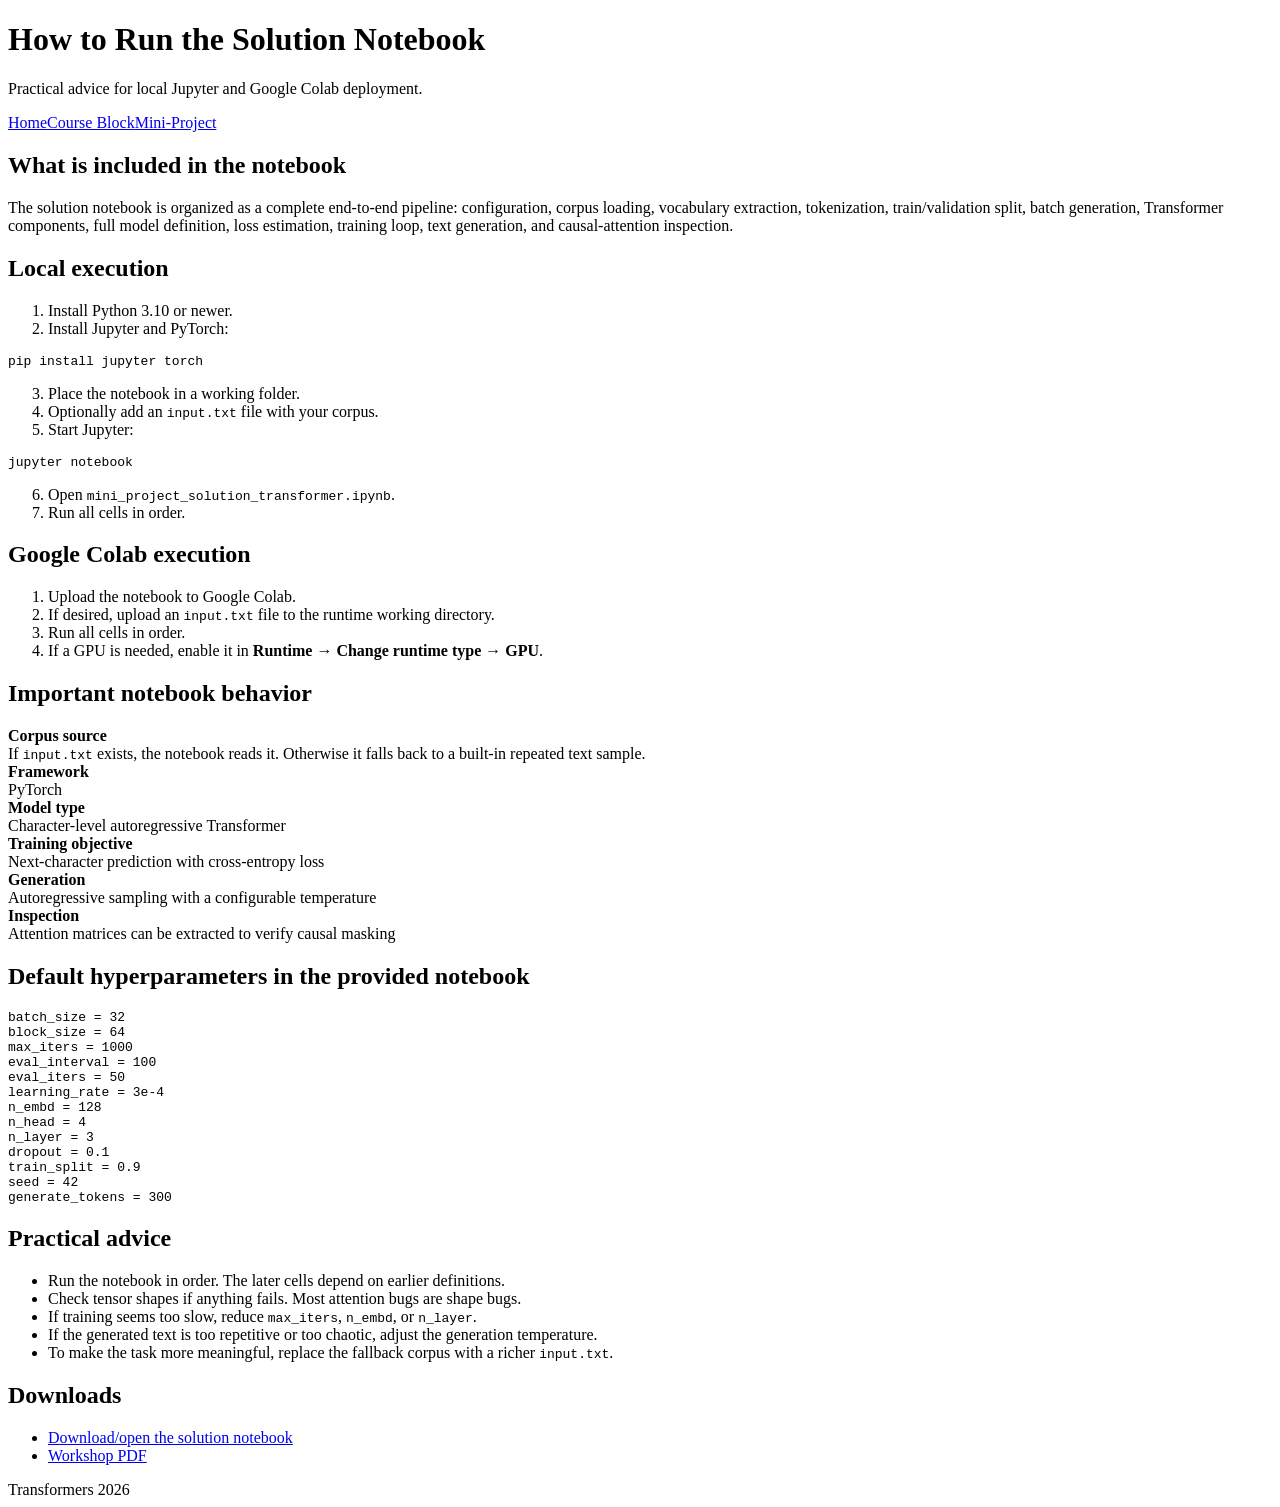
==== deployment.html @ d3d6f5b8 "Upload academic Transformers 2026 course website Added the GitHub Pages files for the Transformers 2" ====
<!doctype html>
<html lang="en">
<head>
  <meta charset="utf-8">
  <meta name="viewport" content="width=device-width, initial-scale=1">
  <title>Run the Notebook | Transformers 2026</title>
  <link rel="stylesheet" href="assets/style.css">
</head>
<body>
<header><div class="container"><h1>How to Run the Solution Notebook</h1><p>Practical advice for local Jupyter and Google Colab deployment.</p></div></header>
<nav><div class="container"><a class="nav-link" href="index.html">Home</a><a class="nav-link" href="syllabus.html">Course Block</a><a class="nav-link" href="mini-project.html">Mini-Project</a></div></nav>
<main><div class="container">

<section class="card">
  <h2>What is included in the notebook</h2>
  <p>The solution notebook is organized as a complete end-to-end pipeline: configuration, corpus loading, vocabulary extraction, tokenization, train/validation split, batch generation, Transformer components, full model definition, loss estimation, training loop, text generation, and causal-attention inspection.</p>
</section>

<section class="grid">
  <article class="card">
    <h2>Local execution</h2>
    <ol>
      <li>Install Python 3.10 or newer.</li>
      <li>Install Jupyter and PyTorch:</li>
    </ol>
    <pre>pip install jupyter torch</pre>
    <ol start="3">
      <li>Place the notebook in a working folder.</li>
      <li>Optionally add an <code>input.txt</code> file with your corpus.</li>
      <li>Start Jupyter:</li>
    </ol>
    <pre>jupyter notebook</pre>
    <ol start="6">
      <li>Open <code>mini_project_solution_transformer.ipynb</code>.</li>
      <li>Run all cells in order.</li>
    </ol>
  </article>

  <article class="card">
    <h2>Google Colab execution</h2>
    <ol>
      <li>Upload the notebook to Google Colab.</li>
      <li>If desired, upload an <code>input.txt</code> file to the runtime working directory.</li>
      <li>Run all cells in order.</li>
      <li>If a GPU is needed, enable it in <strong>Runtime → Change runtime type → GPU</strong>.</li>
    </ol>
  </article>
</section>

<section class="card">
  <h2>Important notebook behavior</h2>
  <div class="table-like">
    <strong>Corpus source</strong><div>If <code>input.txt</code> exists, the notebook reads it. Otherwise it falls back to a built-in repeated text sample.</div>
    <strong>Framework</strong><div>PyTorch</div>
    <strong>Model type</strong><div>Character-level autoregressive Transformer</div>
    <strong>Training objective</strong><div>Next-character prediction with cross-entropy loss</div>
    <strong>Generation</strong><div>Autoregressive sampling with a configurable temperature</div>
    <strong>Inspection</strong><div>Attention matrices can be extracted to verify causal masking</div>
  </div>
</section>

<section class="card">
  <h2>Default hyperparameters in the provided notebook</h2>
  <pre>batch_size = 32
block_size = 64
max_iters = 1000
eval_interval = 100
eval_iters = 50
learning_rate = 3e-4
n_embd = 128
n_head = 4
n_layer = 3
dropout = 0.1
train_split = 0.9
seed = 42
generate_tokens = 300</pre>
</section>

<section class="card">
  <h2>Practical advice</h2>
  <ul>
    <li>Run the notebook in order. The later cells depend on earlier definitions.</li>
    <li>Check tensor shapes if anything fails. Most attention bugs are shape bugs.</li>
    <li>If training seems too slow, reduce <code>max_iters</code>, <code>n_embd</code>, or <code>n_layer</code>.</li>
    <li>If the generated text is too repetitive or too chaotic, adjust the generation temperature.</li>
    <li>To make the task more meaningful, replace the fallback corpus with a richer <code>input.txt</code>.</li>
  </ul>
</section>

<section class="card">
  <h2>Downloads</h2>
  <ul>
    <li><a href="notebooks/mini_project_solution_transformer.ipynb">Download/open the solution notebook</a></li>
    <li><a href="Mini-project_workshop.pdf">Workshop PDF</a></li>
  </ul>
</section>

</div></main>
<footer><div class="container">Transformers 2026</div></footer>
</body>
</html>
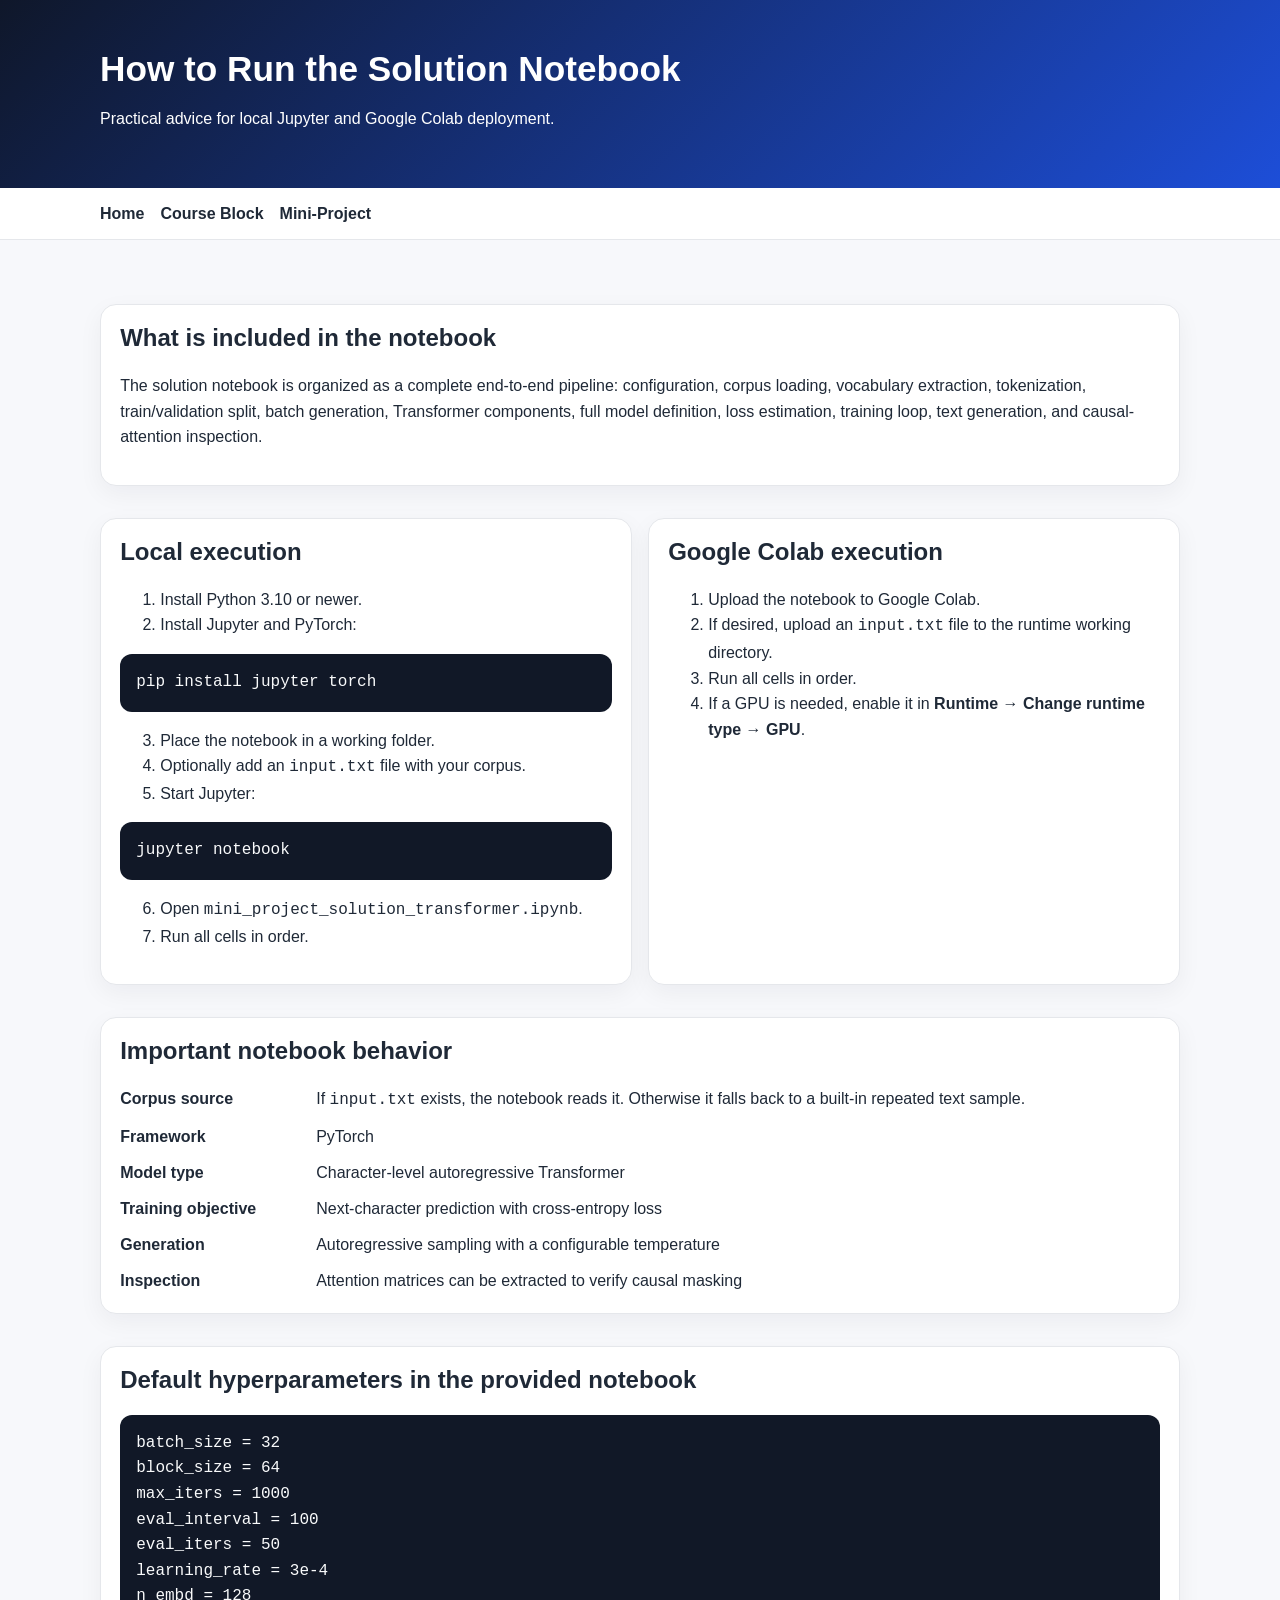
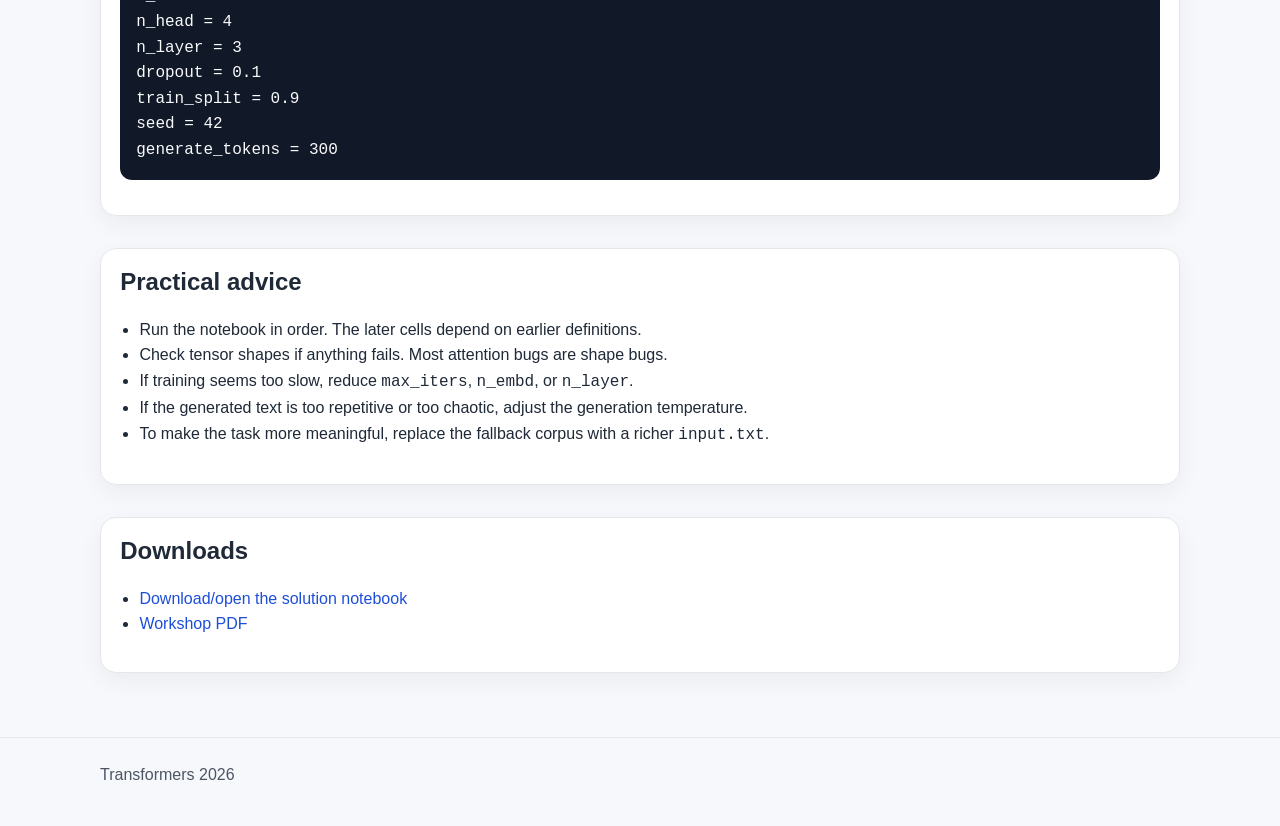
==== commit 515d4f36: "Update deployment.html update mini-project template" ====
--- a/deployment.html
+++ b/deployment.html
@@ -90,7 +90,7 @@
 <section class="card">
   <h2>Downloads</h2>
   <ul>
-    <li><a href="notebooks/mini_project_solution_transformer.ipynb">Download/open the solution notebook</a></li>
+    <li><a href="notebooks/mini_project_template_transformer.ipynb">Download/open the solution notebook</a></li>
     <li><a href="Mini-project_workshop.pdf">Workshop PDF</a></li>
   </ul>
 </section>
--- a/assets/style.css
+++ b/assets/style.css
@@ -0,0 +1,120 @@
+:root {
+  --bg: #f7f8fb;
+  --surface: #ffffff;
+  --text: #1f2937;
+  --muted: #4b5563;
+  --accent: #1d4ed8;
+  --accent-soft: #dbeafe;
+  --border: #e5e7eb;
+  --code: #111827;
+}
+
+* { box-sizing: border-box; }
+html { scroll-behavior: smooth; }
+body {
+  margin: 0;
+  font-family: Arial, Helvetica, sans-serif;
+  background: var(--bg);
+  color: var(--text);
+  line-height: 1.6;
+}
+header {
+  background: linear-gradient(135deg, #0f172a, #1d4ed8);
+  color: white;
+  padding: 3rem 1.25rem 2.5rem;
+}
+.container {
+  width: min(1080px, 92%);
+  margin: 0 auto;
+}
+nav {
+  background: white;
+  border-bottom: 1px solid var(--border);
+  position: sticky;
+  top: 0;
+  z-index: 20;
+}
+nav .container {
+  display: flex;
+  flex-wrap: wrap;
+  gap: 1rem;
+  padding: 0.8rem 0;
+}
+a {
+  color: var(--accent);
+  text-decoration: none;
+}
+a:hover { text-decoration: underline; }
+.nav-link {
+  font-weight: 600;
+  color: var(--text);
+}
+main {
+  padding: 2rem 0 4rem;
+}
+.grid {
+  display: grid;
+  grid-template-columns: repeat(auto-fit, minmax(280px, 1fr));
+  gap: 1rem;
+}
+.card {
+  background: var(--surface);
+  border: 1px solid var(--border);
+  border-radius: 16px;
+  padding: 1.2rem;
+  box-shadow: 0 8px 24px rgba(15, 23, 42, 0.05);
+}
+.hero-box {
+  background: rgba(255,255,255,0.1);
+  border: 1px solid rgba(255,255,255,0.2);
+  border-radius: 16px;
+  padding: 1rem 1.25rem;
+  margin-top: 1rem;
+}
+.tag {
+  display: inline-block;
+  background: var(--accent-soft);
+  color: var(--accent);
+  padding: 0.28rem 0.55rem;
+  border-radius: 999px;
+  font-size: 0.86rem;
+  font-weight: 700;
+  margin: 0 0.35rem 0.35rem 0;
+}
+section {
+  margin-top: 2rem;
+}
+h1, h2, h3 { line-height: 1.2; }
+h1 { margin: 0; font-size: 2.2rem; }
+h2 { margin-top: 0; }
+ul { padding-left: 1.2rem; }
+code, pre {
+  font-family: Consolas, Monaco, monospace;
+}
+pre {
+  background: var(--code);
+  color: #f9fafb;
+  padding: 1rem;
+  border-radius: 12px;
+  overflow: auto;
+}
+.notice {
+  border-left: 4px solid var(--accent);
+  background: #eff6ff;
+  padding: 0.9rem 1rem;
+  border-radius: 10px;
+}
+footer {
+  border-top: 1px solid var(--border);
+  padding: 1.5rem 0 3rem;
+  color: var(--muted);
+}
+.table-like {
+  display: grid;
+  grid-template-columns: 180px 1fr;
+  gap: 0.65rem 1rem;
+}
+@media (max-width: 700px) {
+  .table-like { grid-template-columns: 1fr; }
+  h1 { font-size: 1.8rem; }
+}
